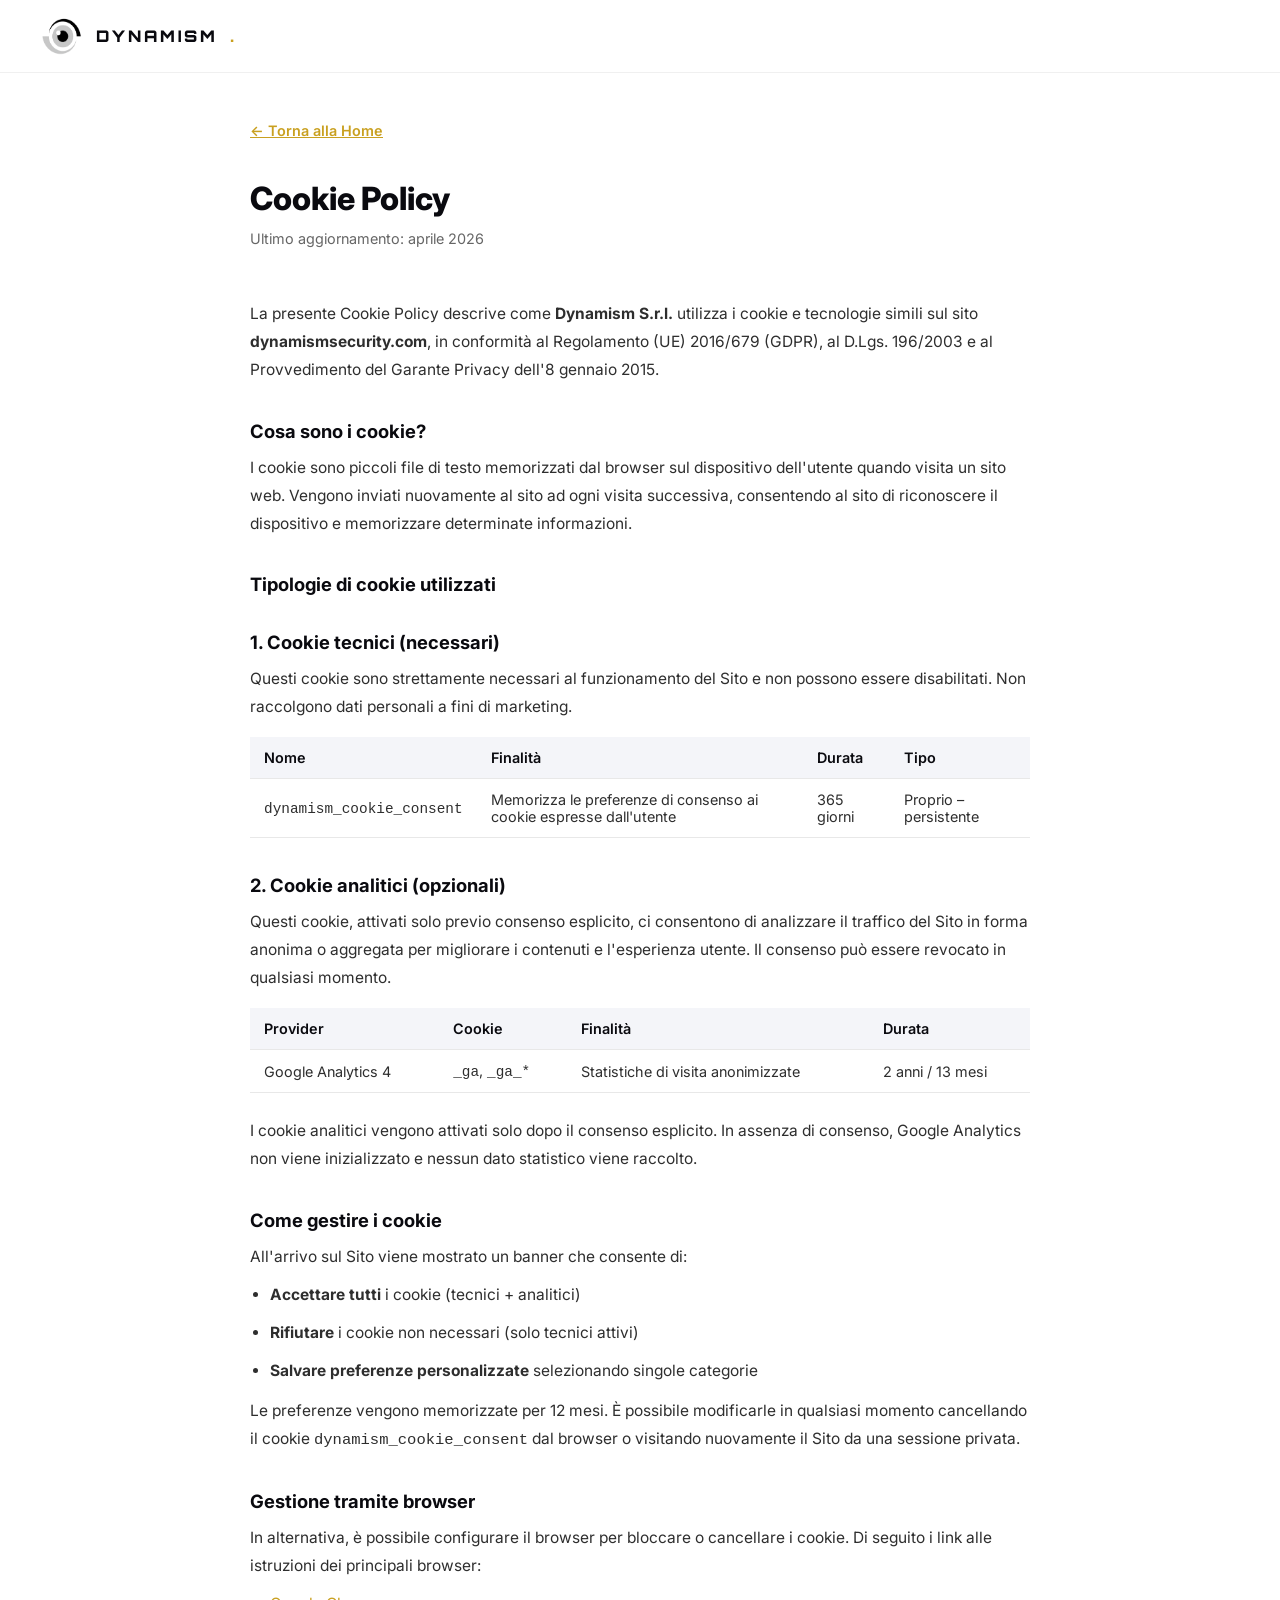
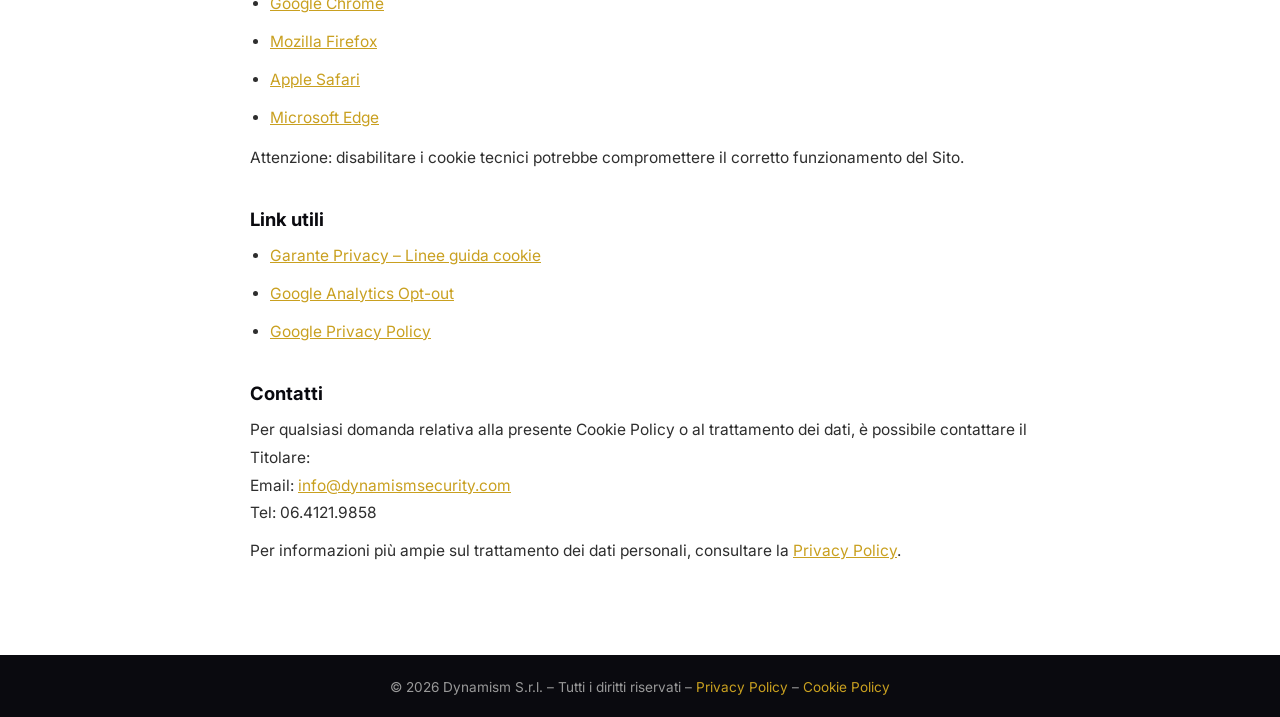
==== cookie-policy.html @ a7cf30b0 "GDPR: cookie banner, cookie manager e pagine legali - Aggiunto banner cookie GDPR con consenso granu" ====
<!DOCTYPE html>
<html lang="it">
<head>
<meta charset="UTF-8">
<meta name="viewport" content="width=device-width, initial-scale=1.0">
<title>Cookie Policy – Dynamism S.r.l.</title>
<link rel="stylesheet" href="css/style.css">
<style>
  .policy-page{max-width:860px;margin:0 auto;padding:120px 40px 80px;}
  .policy-page h1{font-size:2rem;font-weight:800;color:#0a0a0f;margin-bottom:8px;}
  .policy-page .policy-date{color:#666;font-size:0.9rem;margin-bottom:48px;}
  .policy-page h2{font-size:1.15rem;font-weight:700;color:#0a0a0f;margin:36px 0 12px;}
  .policy-page p,.policy-page li{font-size:0.97rem;line-height:1.8;color:#2e2e2e;margin-bottom:10px;}
  .policy-page ul{padding-left:20px;margin-bottom:12px;}
  .policy-page a{color:#c9a020;text-decoration:underline;}
  .policy-back{display:inline-flex;align-items:center;gap:8px;margin-bottom:40px;font-size:0.9rem;font-weight:600;color:#0a0a0f;transition:color 0.2s;}
  .policy-back:hover{color:#c9a020;}
  .cookie-table{width:100%;border-collapse:collapse;margin:16px 0 24px;}
  .cookie-table th,.cookie-table td{padding:12px 14px;text-align:left;font-size:0.9rem;border-bottom:1px solid #e8e8e8;}
  .cookie-table th{background:#f4f5f9;font-weight:600;color:#0a0a0f;}
  .cookie-table td{color:#2e2e2e;}
</style>
</head>
<body>
<nav id="navbar">
  <div class="logo">
    <img src="images/logo-circ.png" alt="Dynamism">
    DYNAMISM<span>.</span>
  </div>
</nav>

<div class="policy-page">
  <a class="policy-back" href="index.html">← Torna alla Home</a>
  <h1>Cookie Policy</h1>
  <p class="policy-date">Ultimo aggiornamento: aprile 2026</p>

  <p>La presente Cookie Policy descrive come <strong>Dynamism S.r.l.</strong> utilizza i cookie e tecnologie simili sul sito <strong>dynamismsecurity.com</strong>, in conformità al Regolamento (UE) 2016/679 (GDPR), al D.Lgs. 196/2003 e al Provvedimento del Garante Privacy dell'8 gennaio 2015.</p>

  <h2>Cosa sono i cookie?</h2>
  <p>I cookie sono piccoli file di testo memorizzati dal browser sul dispositivo dell'utente quando visita un sito web. Vengono inviati nuovamente al sito ad ogni visita successiva, consentendo al sito di riconoscere il dispositivo e memorizzare determinate informazioni.</p>

  <h2>Tipologie di cookie utilizzati</h2>

  <h2>1. Cookie tecnici (necessari)</h2>
  <p>Questi cookie sono strettamente necessari al funzionamento del Sito e non possono essere disabilitati. Non raccolgono dati personali a fini di marketing.</p>

  <table class="cookie-table">
    <thead>
      <tr>
        <th>Nome</th>
        <th>Finalità</th>
        <th>Durata</th>
        <th>Tipo</th>
      </tr>
    </thead>
    <tbody>
      <tr>
        <td><code>dynamism_cookie_consent</code></td>
        <td>Memorizza le preferenze di consenso ai cookie espresse dall'utente</td>
        <td>365 giorni</td>
        <td>Proprio – persistente</td>
      </tr>
    </tbody>
  </table>

  <h2>2. Cookie analitici (opzionali)</h2>
  <p>Questi cookie, attivati solo previo consenso esplicito, ci consentono di analizzare il traffico del Sito in forma anonima o aggregata per migliorare i contenuti e l'esperienza utente. Il consenso può essere revocato in qualsiasi momento.</p>

  <table class="cookie-table">
    <thead>
      <tr>
        <th>Provider</th>
        <th>Cookie</th>
        <th>Finalità</th>
        <th>Durata</th>
      </tr>
    </thead>
    <tbody>
      <tr>
        <td>Google Analytics 4</td>
        <td><code>_ga</code>, <code>_ga_*</code></td>
        <td>Statistiche di visita anonimizzate</td>
        <td>2 anni / 13 mesi</td>
      </tr>
    </tbody>
  </table>
  <p>I cookie analitici vengono attivati solo dopo il consenso esplicito. In assenza di consenso, Google Analytics non viene inizializzato e nessun dato statistico viene raccolto.</p>

  <h2>Come gestire i cookie</h2>
  <p>All'arrivo sul Sito viene mostrato un banner che consente di:</p>
  <ul>
    <li><strong>Accettare tutti</strong> i cookie (tecnici + analitici)</li>
    <li><strong>Rifiutare</strong> i cookie non necessari (solo tecnici attivi)</li>
    <li><strong>Salvare preferenze personalizzate</strong> selezionando singole categorie</li>
  </ul>
  <p>Le preferenze vengono memorizzate per 12 mesi. È possibile modificarle in qualsiasi momento cancellando il cookie <code>dynamism_cookie_consent</code> dal browser o visitando nuovamente il Sito da una sessione privata.</p>

  <h2>Gestione tramite browser</h2>
  <p>In alternativa, è possibile configurare il browser per bloccare o cancellare i cookie. Di seguito i link alle istruzioni dei principali browser:</p>
  <ul>
    <li><a href="https://support.google.com/chrome/answer/95647" target="_blank" rel="noopener">Google Chrome</a></li>
    <li><a href="https://support.mozilla.org/it/kb/Gestione%20dei%20cookie" target="_blank" rel="noopener">Mozilla Firefox</a></li>
    <li><a href="https://support.apple.com/it-it/guide/safari/sfri11471/mac" target="_blank" rel="noopener">Apple Safari</a></li>
    <li><a href="https://support.microsoft.com/it-it/microsoft-edge/eliminare-i-cookie-in-microsoft-edge" target="_blank" rel="noopener">Microsoft Edge</a></li>
  </ul>
  <p>Attenzione: disabilitare i cookie tecnici potrebbe compromettere il corretto funzionamento del Sito.</p>

  <h2>Link utili</h2>
  <ul>
    <li><a href="https://www.garanteprivacy.it/cookie" target="_blank" rel="noopener">Garante Privacy – Linee guida cookie</a></li>
    <li><a href="https://tools.google.com/dlpage/gaoptout" target="_blank" rel="noopener">Google Analytics Opt-out</a></li>
    <li><a href="https://policies.google.com/privacy" target="_blank" rel="noopener">Google Privacy Policy</a></li>
  </ul>

  <h2>Contatti</h2>
  <p>Per qualsiasi domanda relativa alla presente Cookie Policy o al trattamento dei dati, è possibile contattare il Titolare:<br>
  Email: <a href="mailto:info@dynamismsecurity.com">info@dynamismsecurity.com</a><br>
  Tel: 06.4121.9858</p>

  <p>Per informazioni più ampie sul trattamento dei dati personali, consultare la <a href="privacy-policy.html">Privacy Policy</a>.</p>
</div>

<footer style="background:#0a0a0f;color:#999;text-align:center;padding:24px;font-size:0.85rem;">
  © 2026 Dynamism S.r.l. – Tutti i diritti riservati – <a href="privacy-policy.html" style="color:#c9a020;">Privacy Policy</a> – <a href="cookie-policy.html" style="color:#c9a020;">Cookie Policy</a>
</footer>

<script>
  var nav = document.getElementById('navbar');
  window.addEventListener('scroll', function() {
    nav.classList.toggle('scrolled', window.scrollY > 80);
  });
</script>
</body>
</html>
---- css/style.css ----
@import url('https://fonts.googleapis.com/css2?family=Inter:wght@300;400;500;600;700;800;900&family=Orbitron:wght@700;900&display=swap');

/* =============================================
   PALETTE
   --navy:       #0a0a0f   (headings, nav, footer)
   --yellow-dark:#c9a020   (accents su sfondo chiaro)
   --yellow-bright:#ffef51 (accents su sfondo scuro)
   --gray-light: #f4f5f9   (sezioni alternate)
   --gray-text:  #666666   (testo secondario)
   --body-text:  #2e2e2e   (testo principale)
   ============================================= */

*{margin:0;padding:0;box-sizing:border-box;}
html{scroll-behavior:smooth;}
body{font-family:'Inter',sans-serif;background:#ffffff;color:#2e2e2e;overflow-x:hidden;}
a{text-decoration:none;color:inherit;}

/* PRELOADER */
.preloader{position:fixed;inset:0;background:#ffffff;z-index:9999;display:flex;align-items:center;justify-content:center;transition:opacity 0.6s,visibility 0.6s;}
.preloader.hidden{opacity:0;visibility:hidden;}
.preloader-logo{animation:pulse 1.2s infinite;}
.preloader-logo img{width:80px;height:80px;}
@keyframes pulse{0%,100%{opacity:0.2;}50%{opacity:1;}}

/* NAV — dark su hero bianco, bianco scrollato */
nav{position:fixed;top:0;width:100%;z-index:100;padding:14px 40px;display:flex;align-items:center;justify-content:space-between;background:rgba(255,255,255,0.9);backdrop-filter:blur(12px);border-bottom:1px solid rgba(0,0,0,0.06);transition:all 0.4s;}
nav.scrolled{background:rgba(255,255,255,0.97);box-shadow:0 2px 20px rgba(0,0,0,0.07);}
.logo{display:flex;align-items:center;gap:12px;font-family:'Orbitron',sans-serif;font-weight:900;font-size:1rem;letter-spacing:3px;color:#0a0a0f;opacity:0;animation:fadeInDown 0.8s 1.2s forwards;}
.logo img{width:44px;height:44px;border-radius:50%;}
.logo span{color:#c9a020;}
.nav-links{display:flex;gap:32px;font-size:0.85rem;font-weight:500;letter-spacing:0.5px;text-transform:uppercase;}
.nav-links a{color:#0a0a0f;opacity:0;transition:0.3s;transform:translateY(-10px);}
.nav-links a.visible{opacity:0.7;transform:translateY(0);}
.nav-links a:hover{opacity:1;color:#c9a020;}
.nav-cta{padding:10px 24px;background:#ffef51;color:#0a0a0f;font-weight:700;font-size:0.8rem;border-radius:6px;text-transform:uppercase;letter-spacing:1px;transition:0.3s;cursor:pointer;border:none;opacity:0;animation:fadeIn 0.8s 2s forwards;}
.nav-cta:hover{transform:translateY(-2px);background:#ffe100;box-shadow:0 6px 24px rgba(255,225,0,0.35);}

/* HAMBURGER */
.hamburger{display:none;flex-direction:column;gap:5px;cursor:pointer;background:none;border:none;padding:6px;z-index:200;}
.hamburger span{display:block;width:24px;height:2px;background:#0a0a0f;border-radius:2px;transition:0.3s;}
.hamburger.active span:nth-child(1){transform:rotate(45deg) translate(5px,5px);}
.hamburger.active span:nth-child(2){opacity:0;}
.hamburger.active span:nth-child(3){transform:rotate(-45deg) translate(5px,-5px);}

/* MOBILE MENU */
.mobile-menu{display:none;position:fixed;top:0;left:0;width:100%;height:100vh;background:rgba(10,10,15,0.98);backdrop-filter:blur(20px);z-index:150;flex-direction:column;align-items:center;justify-content:center;gap:32px;}
.mobile-menu.open{display:flex;}
.mobile-menu a{font-size:1.3rem;font-weight:600;text-transform:uppercase;letter-spacing:2px;color:#ffffff;opacity:0.7;transition:0.3s;}
.mobile-menu a:hover{opacity:1;color:#ffef51;}
.mobile-menu .nav-cta{margin-top:16px;padding:14px 32px;font-size:0.9rem;opacity:1;}

/* ANIMATIONS */
@keyframes fadeIn{from{opacity:0;}to{opacity:1;}}
@keyframes fadeInDown{from{opacity:0;transform:translateY(-20px);}to{opacity:1;transform:translateY(0);}}
@keyframes fadeInUp{from{opacity:0;transform:translateY(60px);}to{opacity:1;transform:translateY(0);}}
@keyframes float{0%,100%{transform:translateY(0);}50%{transform:translateY(-15px);}}
@keyframes particleFloat{0%{opacity:0;transform:translateY(0);}20%{opacity:0.4;}80%{opacity:0.4;}100%{opacity:0;transform:translateY(-300px);}}

/* SCROLL ANIMATIONS */
.reveal{opacity:0;transform:translateY(50px);transition:all 0.9s cubic-bezier(0.16,1,0.3,1);}
.reveal.from-left{transform:translateX(-60px);}
.reveal.from-right{transform:translateX(60px);}
.reveal.scale{transform:scale(0.9);}
.reveal.active{opacity:1;transform:translateY(0) translateX(0) scale(1);}
.reveal-delay-1{transition-delay:0.1s;}
.reveal-delay-2{transition-delay:0.2s;}
.reveal-delay-3{transition-delay:0.3s;}
.reveal-delay-4{transition-delay:0.4s;}
.reveal-delay-5{transition-delay:0.5s;}
.reveal-delay-6{transition-delay:0.6s;}

/* HERO — sfondo bianco */
.hero{min-height:100vh;display:flex;align-items:center;justify-content:center;position:relative;overflow:hidden;}
.hero-bg{position:absolute;inset:0;background:linear-gradient(160deg,#ffffff 0%,#f4f5f9 100%);}
.hero-grid{position:absolute;inset:0;background-image:linear-gradient(rgba(0,0,0,0.04) 1px,transparent 1px),linear-gradient(90deg,rgba(0,0,0,0.04) 1px,transparent 1px);background-size:60px 60px;opacity:0;animation:fadeIn 2s 0.5s forwards;}
.hero-glow{position:absolute;top:30%;left:50%;transform:translate(-50%,-50%);width:700px;height:700px;background:radial-gradient(circle,rgba(201,160,32,0.08) 0%,transparent 70%);animation:float 8s ease-in-out infinite;}
.particle{position:absolute;width:3px;height:3px;background:#c9a020;border-radius:50%;opacity:0;animation:particleFloat 6s infinite;}
.hero-content{position:relative;text-align:center;max-width:900px;padding:0 20px;}
.hero-badge{display:inline-block;padding:8px 20px;border:1px solid rgba(201,160,32,0.4);border-radius:50px;font-size:0.75rem;font-weight:600;letter-spacing:2px;text-transform:uppercase;color:#c9a020;margin-bottom:32px;background:rgba(201,160,32,0.06);opacity:0;animation:fadeInDown 0.8s 1.5s forwards;}
.hero h1{font-size:clamp(2.5rem,6vw,4.5rem);font-weight:900;line-height:1.05;margin-bottom:24px;}
.hero h1 .line{display:block;overflow:hidden;}
.hero h1 .line-inner{display:block;transform:translateY(110%);animation:lineReveal 0.9s cubic-bezier(0.16,1,0.3,1) forwards;}
.hero h1 .line-inner:nth-child(1){animation-delay:1.6s;}
.hero h1 .line:nth-child(2) .line-inner{animation-delay:1.8s;}
.hero h1 .line:nth-child(3) .line-inner{animation-delay:2.0s;}
@keyframes lineReveal{to{transform:translateY(0);}}
.hero h1 .white{background:linear-gradient(180deg,#0a0a0f 0%,#333333 100%);-webkit-background-clip:text;-webkit-text-fill-color:transparent;}
.hero h1 .gold{background:linear-gradient(135deg,#c9a020,#a07c10);-webkit-background-clip:text;-webkit-text-fill-color:transparent;}
.hero p{font-size:1.1rem;line-height:1.75;opacity:0;color:#666666;max-width:600px;margin:0 auto 40px;font-weight:300;animation:fadeInUp 1s 2.3s forwards;}
.hero-buttons{display:flex;gap:16px;justify-content:center;flex-wrap:wrap;opacity:0;animation:fadeInUp 1s 2.6s forwards;}
.btn-primary{padding:16px 36px;background:#ffef51;color:#0a0a0f;font-weight:700;font-size:0.9rem;border-radius:8px;letter-spacing:0.5px;transition:0.3s;cursor:pointer;border:none;position:relative;overflow:hidden;}
.btn-primary::after{content:'';position:absolute;top:-50%;left:-50%;width:200%;height:200%;background:linear-gradient(45deg,transparent,rgba(255,255,255,0.25),transparent);transform:translateX(-100%);transition:0.6s;}
.btn-primary:hover::after{transform:translateX(100%);}
.btn-primary:hover{transform:translateY(-3px);background:#ffe100;box-shadow:0 12px 36px rgba(255,225,0,0.35);}
.btn-secondary{padding:16px 36px;border:1.5px solid rgba(0,0,0,0.15);color:#0a0a0f;font-weight:600;font-size:0.9rem;border-radius:8px;transition:0.3s;cursor:pointer;background:transparent;}
.btn-secondary:hover{border-color:#c9a020;color:#c9a020;}

/* SCROLL INDICATOR */
.scroll-indicator{position:absolute;bottom:40px;left:50%;transform:translateX(-50%);display:flex;flex-direction:column;align-items:center;gap:8px;opacity:0;animation:fadeIn 1s 3s forwards;}
.scroll-line{width:1px;height:40px;background:linear-gradient(to bottom,#c9a020,transparent);animation:scrollPulse 2s infinite;}
@keyframes scrollPulse{0%{opacity:0;height:0;}50%{opacity:1;height:40px;}100%{opacity:0;height:40px;}}
.scroll-text{font-size:0.65rem;text-transform:uppercase;letter-spacing:3px;color:rgba(0,0,0,0.3);}

/* DIVIDER */
.section-divider{width:100%;height:1px;background:linear-gradient(to right,transparent,rgba(10,10,15,0.12),transparent);}

/* STATS — grigio chiaro */
.stats{padding:40px 40px 80px;background:#f4f5f9;}
.stats-grid{max-width:1000px;margin:0 auto;display:grid;grid-template-columns:repeat(4,1fr);gap:1px;background:rgba(0,0,0,0.07);border-radius:16px;overflow:hidden;box-shadow:0 4px 24px rgba(0,0,0,0.05);}
.stat{background:#ffffff;padding:40px 20px;text-align:center;}
.stat-num{font-size:2.8rem;font-weight:900;color:#c9a020;font-variant-numeric:tabular-nums;}
.stat-label{font-size:0.78rem;text-transform:uppercase;letter-spacing:1.5px;color:#999999;margin-top:8px;font-weight:500;}

/* SERVICES — bianco */
.services{padding:100px 40px;max-width:1200px;margin:0 auto;}
.section-label{font-size:0.72rem;font-weight:700;letter-spacing:3px;text-transform:uppercase;color:#c9a020;margin-bottom:16px;position:relative;display:inline-block;}
.section-label::after{content:'';display:block;width:0;height:2px;background:#c9a020;margin-top:8px;transition:width 1s cubic-bezier(0.16,1,0.3,1);}
.section-label.line-active::after{width:100%;}
.section-title{font-size:clamp(2rem,4vw,3rem);font-weight:800;margin-bottom:60px;line-height:1.2;color:#0a0a0f;}
.section-title span{color:#aaaaaa;}
.services-grid{display:grid;grid-template-columns:repeat(auto-fit,minmax(340px,1fr));gap:24px;}

/* SERVICE CARD */
.service-card{border-radius:14px;overflow:hidden;position:relative;cursor:pointer;transition:0.4s cubic-bezier(0.16,1,0.3,1);border:1px solid rgba(0,0,0,0.07);background:#ffffff;}
.service-card:hover{border-color:rgba(201,160,32,0.3);transform:translateY(-6px);box-shadow:0 16px 48px rgba(0,0,0,0.09);}
.service-card-img{width:100%;height:200px;overflow:hidden;position:relative;}
.service-card-img img{width:100%;height:100%;object-fit:cover;transition:transform 0.8s cubic-bezier(0.16,1,0.3,1),filter 0.5s;}
.service-card:hover .service-card-img img{transform:scale(1.06);}
.service-card-img::after{content:'';position:absolute;bottom:0;left:0;right:0;height:40%;background:linear-gradient(to top,rgba(255,255,255,0.6),transparent);pointer-events:none;}
.service-card-body{padding:24px 28px 30px;}
.service-card-body h3{font-size:1.1rem;font-weight:700;margin-bottom:10px;color:#0a0a0f;transition:0.3s;}
.service-card:hover .service-card-body h3{color:#c9a020;}
.service-card-body p{font-size:0.87rem;line-height:1.7;color:#777777;}
.service-card .arrow{position:absolute;bottom:26px;right:26px;opacity:0;transform:translateX(-8px);transition:0.4s cubic-bezier(0.16,1,0.3,1);color:#c9a020;font-size:1.1rem;}
.service-card:hover .arrow{opacity:1;transform:translateX(0);}
.service-card::before{content:'';position:absolute;top:0;left:0;right:0;height:3px;background:#c9a020;transform:scaleX(0);transform-origin:left;transition:transform 0.5s cubic-bezier(0.16,1,0.3,1);z-index:2;}
.service-card:hover::before{transform:scaleX(1);}

/* MODAL */
.modal-overlay{position:fixed;inset:0;background:rgba(0,0,0,0);z-index:999;display:flex;align-items:center;justify-content:center;pointer-events:none;transition:background 0.4s;padding:20px;}
.modal-overlay.open{background:rgba(10,12,30,0.65);pointer-events:all;backdrop-filter:blur(8px);}
.modal{background:#ffffff;border:1px solid rgba(0,0,0,0.07);border-radius:20px;max-width:700px;width:100%;max-height:90vh;overflow:hidden;transform:scale(0.92) translateY(24px);opacity:0;transition:all 0.45s cubic-bezier(0.16,1,0.3,1);display:flex;flex-direction:column;box-shadow:0 30px 80px rgba(0,0,0,0.15);}
.modal-overlay.open .modal{transform:scale(1) translateY(0);opacity:1;}
.modal-img{width:100%;height:280px;overflow:hidden;position:relative;flex-shrink:0;}
.modal-img img{width:100%;height:100%;object-fit:cover;}
.modal-img::after{content:'';position:absolute;bottom:0;left:0;right:0;height:35%;background:linear-gradient(to top,rgba(255,255,255,0.8),transparent);}
.modal-close{position:absolute;top:14px;right:14px;width:38px;height:38px;border-radius:50%;background:rgba(255,255,255,0.92);border:1px solid rgba(0,0,0,0.09);color:#333;font-size:1.1rem;cursor:pointer;display:flex;align-items:center;justify-content:center;transition:0.3s;z-index:2;}
.modal-close:hover{background:#ffef51;border-color:#c9a020;color:#0a0a0f;}
.modal-body{padding:28px 32px 36px;overflow-y:auto;flex:1;}
.modal-body h2{font-size:1.5rem;font-weight:800;margin-bottom:4px;color:#0a0a0f;}
.modal-body .modal-subtitle{font-size:0.72rem;font-weight:700;letter-spacing:2px;text-transform:uppercase;color:#c9a020;margin-bottom:18px;display:block;}
.modal-body .modal-divider{width:50px;height:3px;background:#c9a020;margin-bottom:18px;border-radius:2px;}
.modal-body p{font-size:0.91rem;line-height:1.85;color:#555555;margin-bottom:12px;}
.modal-body ul{list-style:none;margin:14px 0;padding:0;}
.modal-body ul li{padding:7px 0 7px 22px;position:relative;font-size:0.89rem;color:#555555;line-height:1.6;}
.modal-body ul li::before{content:'✓';position:absolute;left:0;color:#c9a020;font-weight:700;}
.modal-cta{display:inline-block;margin-top:18px;padding:12px 28px;background:#ffef51;color:#0a0a0f;font-weight:700;font-size:0.85rem;border-radius:8px;letter-spacing:0.5px;cursor:pointer;border:none;transition:0.3s;text-transform:uppercase;}
.modal-cta:hover{transform:translateY(-2px);background:#ffe100;box-shadow:0 6px 24px rgba(255,225,0,0.35);}

/* PARALLAX — navy */
.parallax-section{position:relative;padding:120px 40px;overflow:hidden;min-height:55vh;display:flex;align-items:center;justify-content:center;}
.parallax-bg{position:absolute;inset:-20%;background:linear-gradient(135deg,#0a0a0f,#0a0a0f,#0a0a0f);transition:transform 0.1s linear;}
.parallax-overlay{position:absolute;inset:0;background:radial-gradient(ellipse at center,rgba(255,239,81,0.05),transparent 70%);}
.parallax-content{position:relative;text-align:center;max-width:700px;}
.parallax-content .big-quote{font-size:5.5rem;color:#ffef51;opacity:0.18;line-height:1;margin-bottom:-16px;font-family:Georgia,serif;}
.parallax-content blockquote{font-size:1.35rem;font-weight:300;line-height:1.8;font-style:italic;color:rgba(255,255,255,0.78);margin-bottom:22px;}
.parallax-content cite{font-size:0.82rem;font-weight:700;color:#ffef51;font-style:normal;letter-spacing:2px;text-transform:uppercase;}

/* ABOUT — grigio chiaro */
.about{padding:100px 40px;background:#f4f5f9;}
.about-inner{max-width:1200px;margin:0 auto;display:grid;grid-template-columns:1fr 1fr;gap:80px;align-items:center;}
.about-visual{position:relative;}
.about-box{width:100%;aspect-ratio:1;border-radius:20px;background:linear-gradient(135deg,#0a0a0f,#0a0a0f);border:1px solid rgba(201,160,32,0.2);display:flex;align-items:center;justify-content:center;position:relative;overflow:hidden;}
.about-box::before{content:'';position:absolute;top:-50%;right:-50%;width:100%;height:100%;background:radial-gradient(circle,rgba(255,239,81,0.07),transparent 70%);animation:float 10s ease-in-out infinite;}
.about-logo{width:55%;height:auto;opacity:0.28;animation:float 6s ease-in-out infinite;}
.about-box::after{content:'';position:absolute;inset:-2px;border-radius:22px;background:conic-gradient(from 0deg,transparent,#c9a020,transparent,transparent);animation:borderSpin 8s linear infinite;opacity:0.2;}
@keyframes borderSpin{to{transform:rotate(360deg);}}
.about-text h2{font-size:2.1rem;font-weight:800;margin-bottom:22px;line-height:1.3;color:#0a0a0f;}
.about-text h2 em{font-style:normal;color:#c9a020;}
.about-text p{font-size:0.94rem;line-height:1.8;color:#555555;margin-bottom:14px;}
.about-features{margin-top:28px;display:flex;flex-direction:column;gap:14px;}
.about-feature{display:flex;align-items:center;gap:14px;font-size:0.9rem;font-weight:500;color:#2e2e2e;}
.about-check{width:28px;height:28px;border-radius:8px;background:rgba(201,160,32,0.12);color:#c9a020;display:flex;align-items:center;justify-content:center;font-size:14px;flex-shrink:0;transition:0.4s;}
.about-feature:hover .about-check{background:rgba(201,160,32,0.25);transform:scale(1.1);}

/* CTA — bianco con box navy */
.cta{padding:100px 40px;background:#ffffff;}
.cta-box{max-width:860px;margin:0 auto;text-align:center;background:linear-gradient(135deg,#0a0a0f,#0a0a0f);border-radius:20px;padding:72px 40px;position:relative;overflow:hidden;}
.cta-box::before{content:'';position:absolute;top:-80px;left:50%;transform:translateX(-50%);width:360px;height:360px;background:radial-gradient(circle,rgba(255,239,81,0.1),transparent 70%);animation:float 8s ease-in-out infinite;}
.cta-box h2{font-size:2rem;font-weight:800;margin-bottom:14px;position:relative;color:#ffffff;}
.cta-box p{color:rgba(255,255,255,0.55);margin-bottom:32px;font-size:1rem;position:relative;}
.cta-box .btn-primary{position:relative;font-size:1rem;padding:16px 42px;}

/* FOOTER — navy */
footer{padding:56px 40px 28px;background:#0a0a0f;}
.footer-inner{max-width:1200px;margin:0 auto;display:flex;justify-content:space-between;align-items:start;flex-wrap:wrap;gap:40px;}
.footer-col h4{font-size:0.72rem;text-transform:uppercase;letter-spacing:2.5px;color:#c9a020;margin-bottom:14px;font-weight:700;}
.footer-col p,.footer-col a{font-size:0.84rem;color:rgba(255,255,255,0.42);line-height:2.1;display:block;transition:0.3s;}
.footer-col a:hover{color:#ffef51;transform:translateX(4px);}
.footer-bottom{max-width:1200px;margin:36px auto 0;padding-top:18px;border-top:1px solid rgba(255,255,255,0.07);font-size:0.73rem;color:rgba(255,255,255,0.28);text-align:center;}

/* CONTACT FORM MODAL */
.contact-overlay{position:fixed;inset:0;background:rgba(0,0,0,0);z-index:1000;display:flex;align-items:center;justify-content:center;pointer-events:none;transition:background 0.4s;padding:20px;}
.contact-overlay.open{background:rgba(10,12,30,0.7);pointer-events:all;backdrop-filter:blur(8px);}
.contact-modal{background:#ffffff;border-radius:20px;max-width:620px;width:100%;max-height:92vh;overflow-y:auto;transform:scale(0.92) translateY(24px);opacity:0;transition:all 0.45s cubic-bezier(0.16,1,0.3,1);box-shadow:0 30px 80px rgba(0,0,0,0.2);position:relative;}
.contact-overlay.open .contact-modal{transform:scale(1) translateY(0);opacity:1;}
.contact-modal .modal-close{position:absolute;top:14px;right:14px;width:36px;height:36px;border-radius:50%;background:rgba(0,0,0,0.06);border:none;color:#555;font-size:1rem;cursor:pointer;display:flex;align-items:center;justify-content:center;transition:0.3s;z-index:2;}
.contact-modal .modal-close:hover{background:#ffef51;color:#0a0a0f;}
.contact-modal-header{background:linear-gradient(135deg,#0a0a0f,#1a1a2e);padding:36px 36px 28px;border-radius:20px 20px 0 0;text-align:center;}
.contact-modal-logo img{width:56px;height:56px;border-radius:50%;margin-bottom:14px;}
.contact-modal-header h2{font-size:1.5rem;font-weight:800;color:#ffffff;margin-bottom:8px;}
.contact-modal-header p{font-size:0.88rem;color:rgba(255,255,255,0.5);line-height:1.6;}
.contact-form{padding:28px 36px 36px;}
.form-row{display:grid;grid-template-columns:1fr 1fr;gap:16px;}
.form-group{display:flex;flex-direction:column;gap:6px;margin-bottom:16px;}
.form-group label{font-size:0.78rem;font-weight:600;text-transform:uppercase;letter-spacing:1px;color:#0a0a0f;}
.form-group input,.form-group select,.form-group textarea{padding:11px 14px;border:1.5px solid rgba(0,0,0,0.1);border-radius:8px;font-size:0.9rem;font-family:'Inter',sans-serif;color:#2e2e2e;background:#f9f9fb;transition:0.3s;outline:none;}
.form-group input:focus,.form-group select:focus,.form-group textarea:focus{border-color:#c9a020;background:#ffffff;box-shadow:0 0 0 3px rgba(201,160,32,0.1);}
.form-group textarea{resize:vertical;min-height:100px;}
.form-group select{appearance:none;background-image:url("data:image/svg+xml,%3Csvg xmlns='http://www.w3.org/2000/svg' width='12' height='8' viewBox='0 0 12 8'%3E%3Cpath d='M1 1l5 5 5-5' stroke='%23999' stroke-width='1.5' fill='none' stroke-linecap='round'/%3E%3C/svg%3E");background-repeat:no-repeat;background-position:right 14px center;}
.form-privacy{display:flex;align-items:flex-start;gap:10px;margin-bottom:20px;font-size:0.8rem;color:#666666;line-height:1.5;}
.form-privacy input{width:16px;height:16px;flex-shrink:0;margin-top:2px;accent-color:#c9a020;cursor:pointer;}
.form-privacy a{color:#c9a020;text-decoration:underline;}
.form-submit{width:100%;padding:14px;background:#ffef51;color:#0a0a0f;font-weight:700;font-size:0.95rem;border:none;border-radius:10px;cursor:pointer;letter-spacing:0.5px;transition:0.3s;text-transform:uppercase;}
.form-submit:hover{background:#ffe100;box-shadow:0 6px 24px rgba(255,225,0,0.35);transform:translateY(-1px);}
.contact-success{display:none;padding:60px 36px;text-align:center;}
.contact-success.visible{display:block;}
.success-icon{width:64px;height:64px;border-radius:50%;background:#ffef51;color:#0a0a0f;font-size:1.8rem;font-weight:700;display:flex;align-items:center;justify-content:center;margin:0 auto 20px;}
.contact-success h3{font-size:1.5rem;font-weight:800;color:#0a0a0f;margin-bottom:10px;}
.contact-success p{color:#666666;font-size:0.95rem;}
@media(max-width:600px){
  .form-row{grid-template-columns:1fr;}
  .contact-form{padding:22px 22px 28px;}
  .contact-modal-header{padding:28px 22px 22px;}
}

/* CURSOR GLOW */
.cursor-glow{position:fixed;width:280px;height:280px;border-radius:50%;background:radial-gradient(circle,rgba(201,160,32,0.05),transparent 70%);pointer-events:none;z-index:1;transform:translate(-50%,-50%);transition:opacity 0.3s;}

@media(max-width:768px){
  nav{padding:14px 20px;}
  .nav-links{display:none;}
  .nav-cta.desktop-only{display:none;}
  .hamburger{display:flex;}
  .stats-grid{grid-template-columns:repeat(2,1fr);}
  .about-inner{grid-template-columns:1fr;gap:40px;}
  .services-grid{grid-template-columns:1fr;}
  .hero-content{padding:0 16px;}
  .cta-box{padding:48px 22px;}
  .cta-box h2{font-size:1.6rem;}
  .cursor-glow{display:none;}
  .parallax-section{min-height:auto;padding:80px 20px;}
  .parallax-content blockquote{font-size:1.05rem;}
  .service-card-img{height:180px;}
  .modal{max-width:95%;border-radius:16px;}
  .modal-img{height:200px;}
  .modal-body{padding:22px 22px 30px;}
  .modal-body h2{font-size:1.25rem;}
}

/* COOKIE BANNER */
.cookie-banner{position:fixed;bottom:0;left:0;right:0;z-index:9998;background:#ffffff;border-top:1px solid rgba(0,0,0,0.08);box-shadow:0 -4px 30px rgba(0,0,0,0.1);transform:translateY(100%);transition:transform 0.5s cubic-bezier(0.16,1,0.3,1);padding:20px 40px;}
.cookie-banner.visible{transform:translateY(0);}
.cookie-banner-inner{max-width:1200px;margin:0 auto;display:flex;gap:32px;align-items:center;flex-wrap:wrap;}
.cookie-banner-text{flex:1;min-width:280px;}
.cookie-banner-text strong{font-size:0.95rem;font-weight:700;color:#0a0a0f;display:block;margin-bottom:6px;}
.cookie-banner-text p{font-size:0.82rem;color:#666666;line-height:1.6;}
.cookie-banner-text a{color:#c9a020;text-decoration:underline;}
.cookie-banner-actions{display:flex;gap:24px;align-items:center;flex-wrap:wrap;}
.cookie-toggles{display:flex;gap:20px;}
.cookie-toggle{display:flex;flex-direction:column;align-items:center;gap:3px;font-size:0.78rem;font-weight:600;color:#333;cursor:pointer;}
.cookie-toggle input{width:36px;height:20px;accent-color:#c9a020;cursor:pointer;}
.cookie-toggle small{font-size:0.68rem;color:#999;font-weight:400;}
.cookie-banner-buttons{display:flex;gap:8px;flex-wrap:wrap;}
.cookie-btn-reject{padding:9px 18px;border:1.5px solid rgba(0,0,0,0.15);background:transparent;color:#555;font-size:0.8rem;font-weight:600;border-radius:6px;cursor:pointer;transition:0.2s;}
.cookie-btn-reject:hover{border-color:#0a0a0f;color:#0a0a0f;}
.cookie-btn-custom{padding:9px 18px;border:1.5px solid #c9a020;background:transparent;color:#c9a020;font-size:0.8rem;font-weight:600;border-radius:6px;cursor:pointer;transition:0.2s;}
.cookie-btn-custom:hover{background:rgba(201,160,32,0.08);}
.cookie-btn-accept{padding:9px 18px;background:#ffef51;border:none;color:#0a0a0f;font-size:0.8rem;font-weight:700;border-radius:6px;cursor:pointer;transition:0.2s;}
.cookie-btn-accept:hover{background:#ffe100;box-shadow:0 4px 16px rgba(255,225,0,0.3);}
@media(max-width:768px){
  .cookie-banner{padding:16px 20px;}
  .cookie-banner-inner{gap:16px;}
  .cookie-banner-actions{width:100%;justify-content:space-between;}
  .cookie-banner-buttons{width:100%;}
  .cookie-btn-reject,.cookie-btn-custom,.cookie-btn-accept{flex:1;text-align:center;}
}
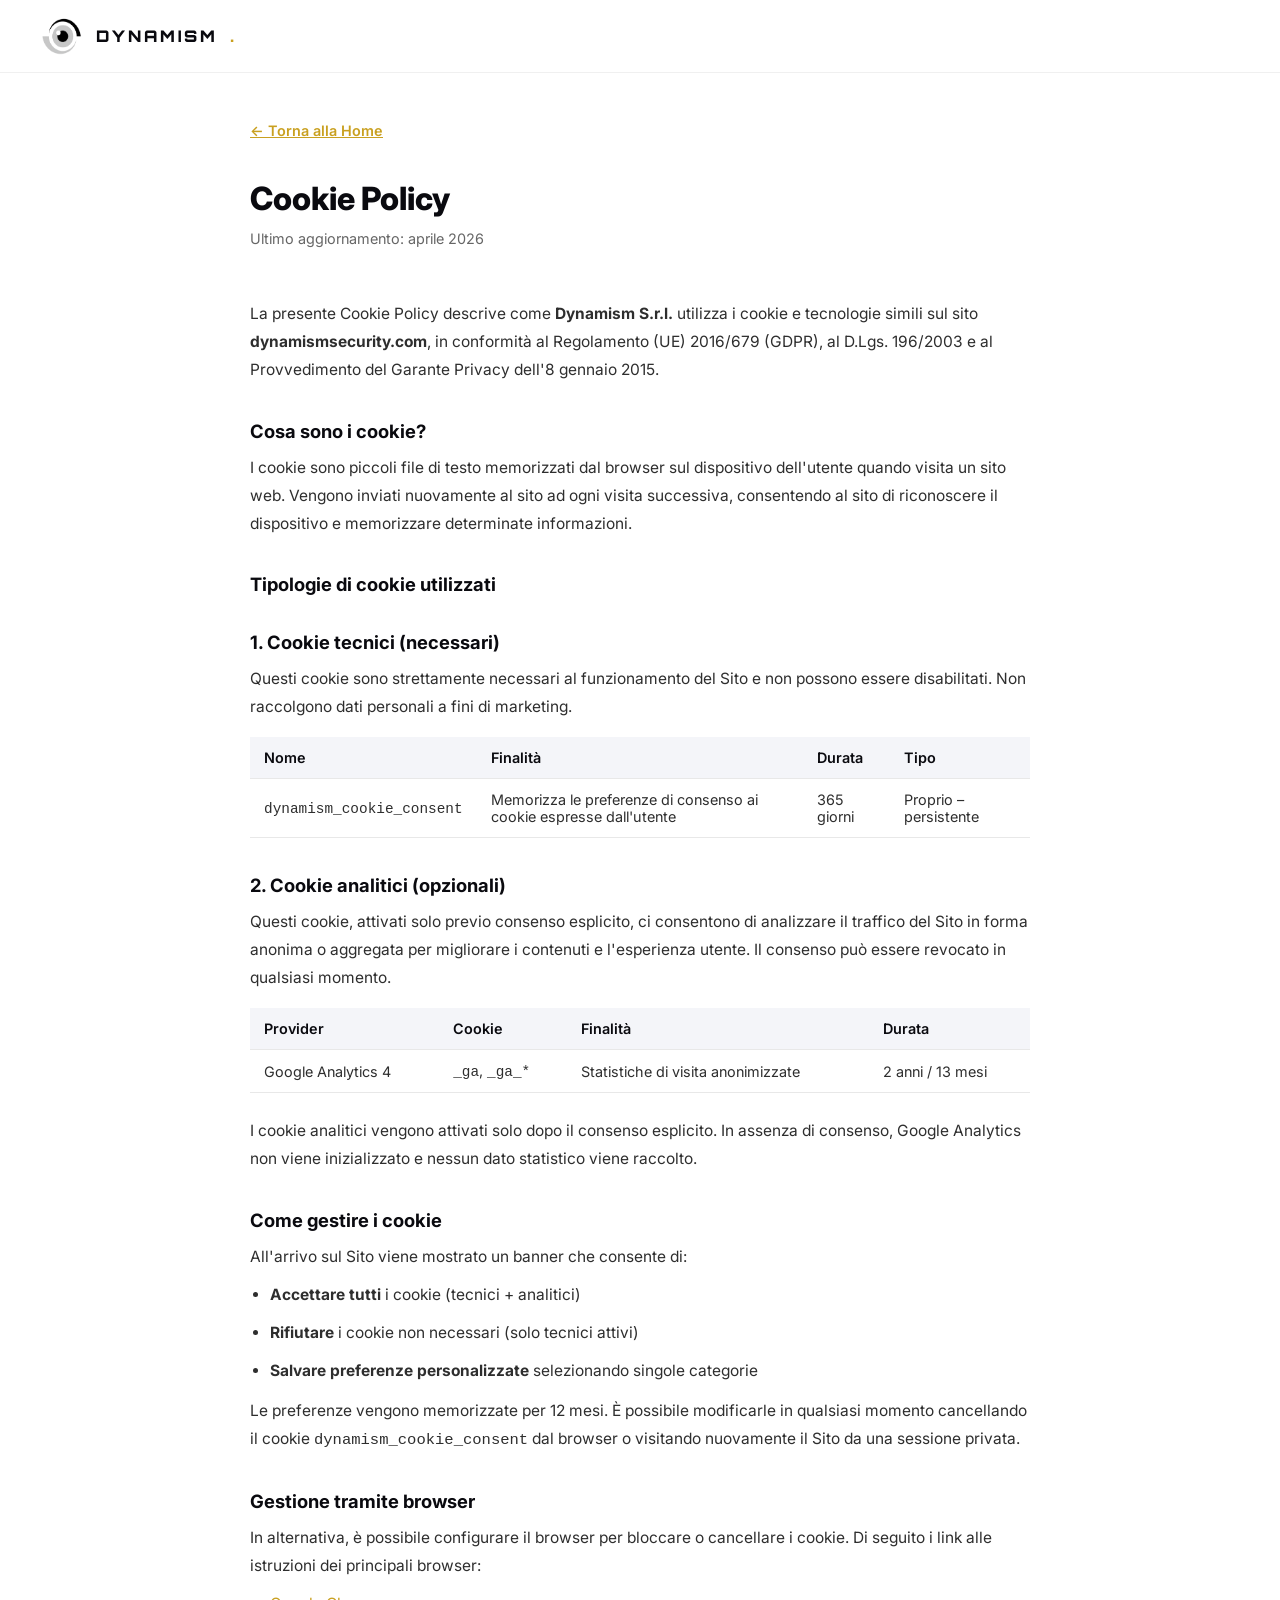
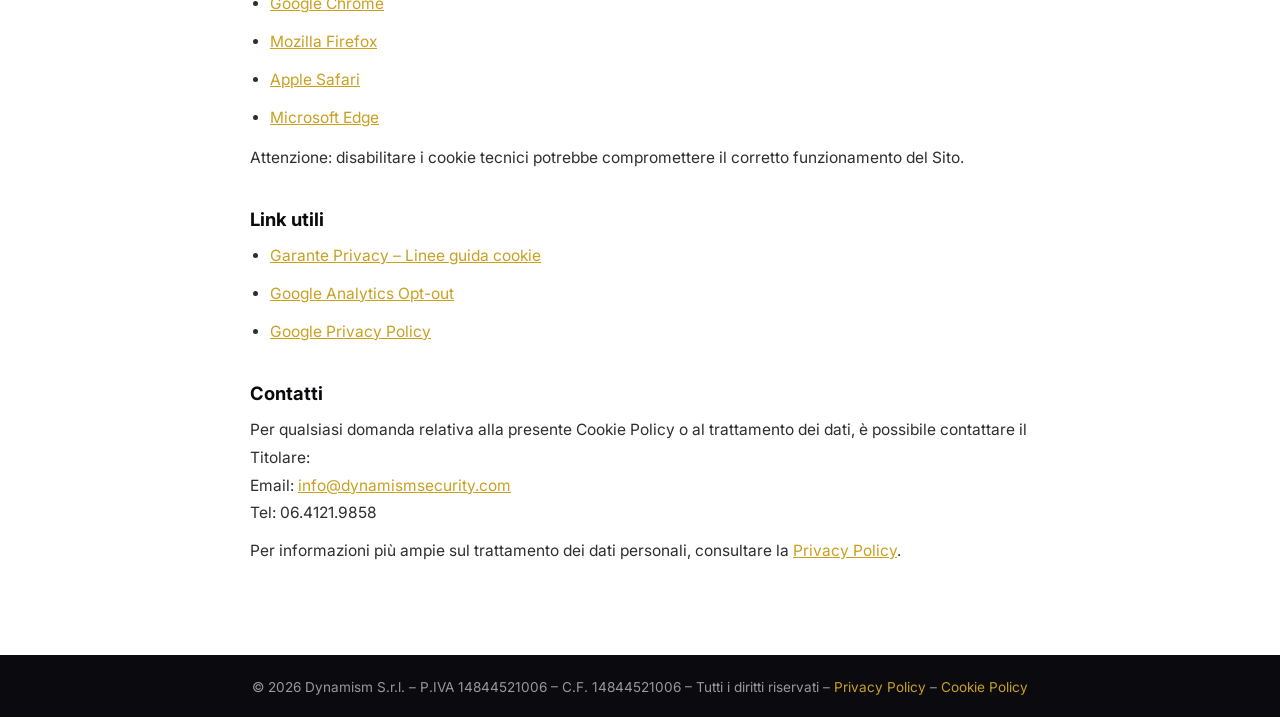
==== commit 815770b0: "Aggiorna P.IVA e C.F. reali in footer e pagine legali Sostituisce il placeholder XXXXXXXXXX con P.IV" ====
--- a/cookie-policy.html
+++ b/cookie-policy.html
@@ -121,7 +121,7 @@
 </div>
 
 <footer style="background:#0a0a0f;color:#999;text-align:center;padding:24px;font-size:0.85rem;">
-  © 2026 Dynamism S.r.l. – Tutti i diritti riservati – <a href="privacy-policy.html" style="color:#c9a020;">Privacy Policy</a> – <a href="cookie-policy.html" style="color:#c9a020;">Cookie Policy</a>
+  © 2026 Dynamism S.r.l. – P.IVA 14844521006 – C.F. 14844521006 – Tutti i diritti riservati – <a href="privacy-policy.html" style="color:#c9a020;">Privacy Policy</a> – <a href="cookie-policy.html" style="color:#c9a020;">Cookie Policy</a>
 </footer>
 
 <script>
